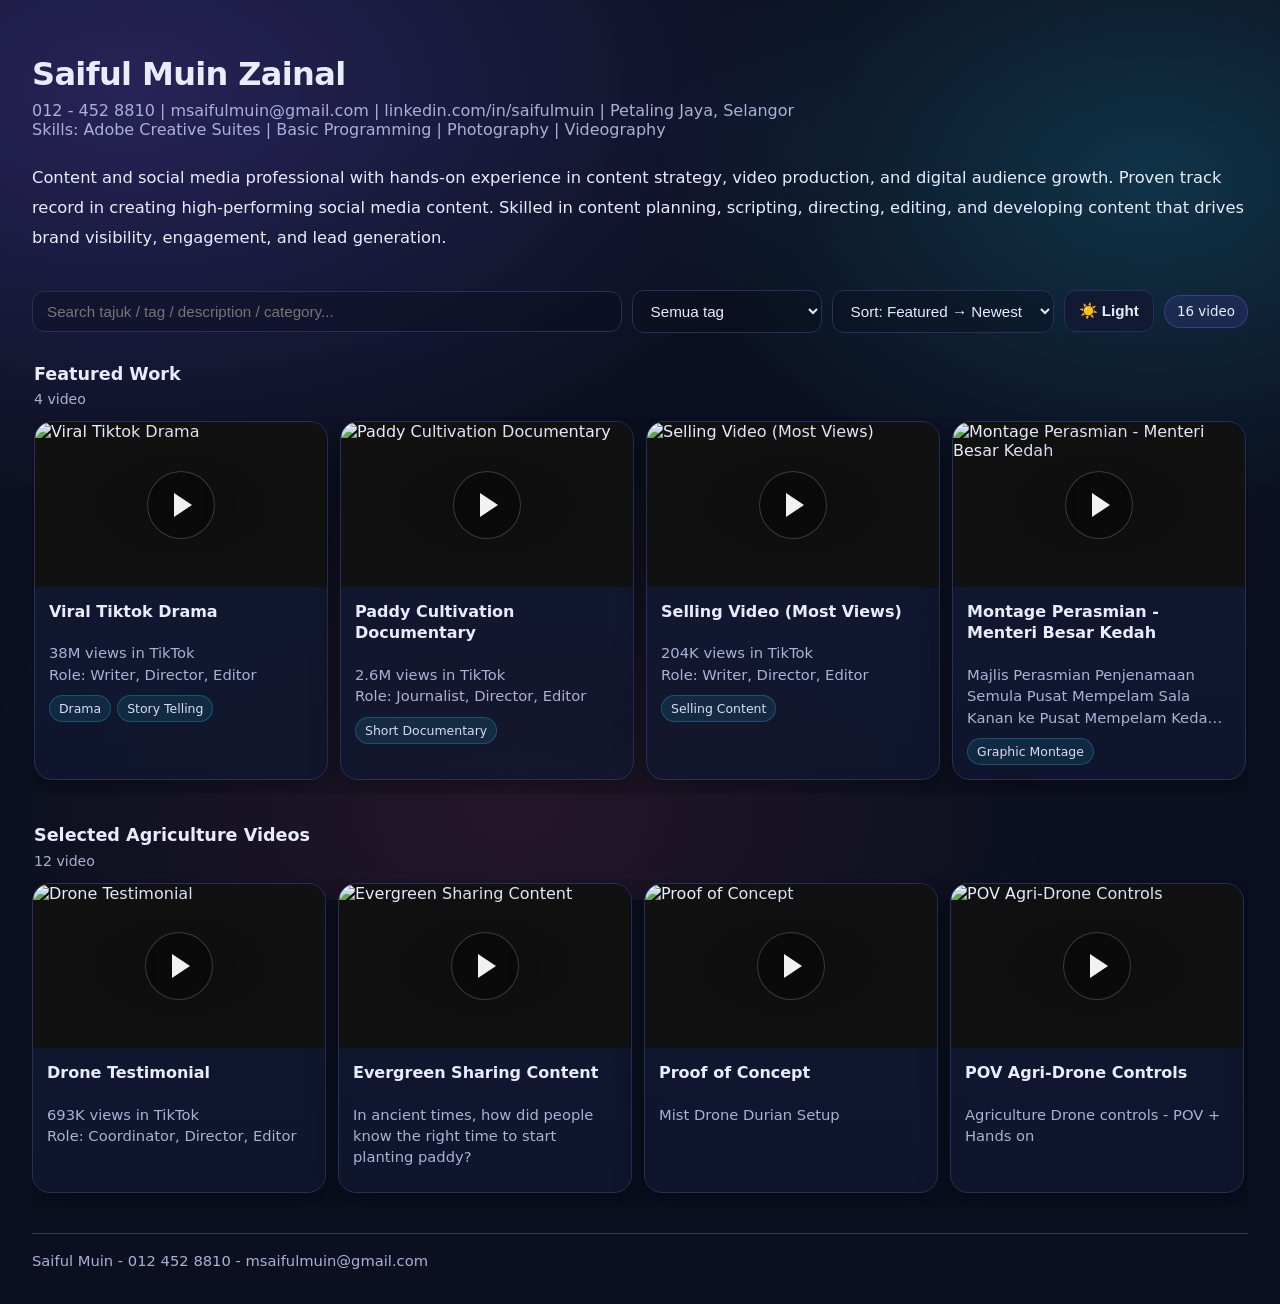
==== index.html @ 2f883ad9 "Update index.html" ====
<!doctype html>
<html lang="ms">
<head>
  <meta charset="utf-8" />
  <meta name="viewport" content="width=device-width, initial-scale=1" />
  <title>SM Works</title>
  <link rel="stylesheet" href="styles.css" />
</head>
<body>
  <div class="container">
    
    <header class="hero">
      <div class="hero-content">
        <div class="hgroup">
          <h1>Saiful Muin Zainal</h1>
          <p class="tagline">012 - 452 8810 | msaifulmuin@gmail.com | linkedin.com/in/saifulmuin | Petaling Jaya, Selangor<br>
          Skills: Adobe Creative Suites | Basic Programming | Photography | Videography</p>
          
        </div>
        <p class="intro">
          Content and social media professional with hands-on experience in content strategy, video production, and digital audience growth.
          Proven track record in creating high-performing social media content. Skilled in content planning, scripting, directing, editing, and developing content that drives brand visibility, engagement, and lead generation.
        </p>
      </div>
    </header>

    <div class="toolbar">
      <input id="search" class="input" placeholder="Search tajuk / tag / description / category..." />
      <select id="tagFilter" class="select">
        <option value="">All Tags</option>
      </select>
      <select id="sort" class="select">
        <option value="featured">Sort: Featured → Newest</option>
        <option value="newest">Sort: Newest</option>
        <option value="title">Sort: Title (A-Z)</option>
        <option value="priority">Sort: Priority (Admin)</option>
      </select>
      <button id="themeToggle" class="btn theme-btn" type="button" aria-label="Toggle theme">☀️ Light</button>
      <span id="count" class="badge">0 video</span>
    </div>

    <main id="sections" class="video-grid"></main>

    <footer class="notice">
      Saiful Muin - 012 452 8810 - msaifulmuin@gmail.com
    </footer>
  </div>

  <div id="modal" class="modal" aria-hidden="true">
    <div class="modal-card" role="dialog" aria-modal="true">
      <div class="modal-top">
        <p id="modalTitle" class="modal-title">Play</p>
        <button id="closeModal" class="close">Tutup (Esc)</button>
      </div>
      <div id="player" class="player"></div>
      <div class="modal-body">
        <p id="modalDesc" class="modal-desc"></p>
        <div id="modalLinks" class="links"></div>
      </div>
    </div>
  </div>

  <div id="toast" class="toast"></div>

  <script src="gallery.js"></script>
  <script>
    const themeToggle = document.getElementById("themeToggle");

    function setTheme(mode) {
      if (mode === "light") {
        document.body.classList.add("light");
        themeToggle.textContent = "🌙 Dark";
        localStorage.setItem("theme", "light");
      } else {
        document.body.classList.remove("light");
        themeToggle.textContent = "☀️ Light";
        localStorage.setItem("theme", "dark");
      }
    }

    themeToggle.addEventListener("click", () => {
      const isLight = document.body.classList.contains("light");
      setTheme(isLight ? "dark" : "light");
    });

    const savedTheme = localStorage.getItem("theme");
    if (savedTheme === "light" || savedTheme === "dark") {
      setTheme(savedTheme);
    } else {
      setTheme("dark");
    }
  </script>
</body>
</html>
---- styles.css ----
:root{
  --bg:#0b1020;
  --surface:#121a33;
  --surface-2:#0f1730;
  --card:#11182f;
  --text:#e9ecff;
  --muted:#aab1d6;
  --line:#263058;
  --accent:#7c5cff;
  --accent2:#27d3ff;
  --danger:#ff4d6d;
  --input-bg:rgba(10,14,28,.35);
  --badge-bg:rgba(124,92,255,.12);
  --badge-line:rgba(124,92,255,.35);
  --notice-border:rgba(255,255,255,.18);
  --overlay:rgba(0,0,0,.62);
  --modal-bg:rgba(10,14,28,.94);
  --shadow:0 10px 30px rgba(0,0,0,.35);
  --radius:18px;
  --font:ui-sans-serif, system-ui, -apple-system, Segoe UI, Roboto, Arial, "Noto Sans", "Apple Color Emoji", "Segoe UI Emoji";
}

body.light{
  --bg:#ffffff;
  --surface:#ffffff;
  --surface-2:#ffffff;
  --card:#ffffff;
  --text:#0f0f0f;
  --muted:#606060;
  --line:#e5e5e5;
  --accent:#ff0000;
  --accent2:#cc0000;
  --danger:#d93025;
  --input-bg:#f2f2f2;
  --badge-bg:#ffffff;
  --badge-line:#dadada;
  --notice-border:#e5e5e5;
  --overlay:rgba(15,15,15,.55);
  --modal-bg:#ffffff;
  --shadow:0 2px 10px rgba(0,0,0,.08);
}

*{box-sizing:border-box}
html,body{height:100%}
html{scroll-behavior:smooth}

body{
  margin:0;
  font-family:var(--font);
  background:
    radial-gradient(1200px 700px at 10% 10%, rgba(124,92,255,.25), transparent 60%),
    radial-gradient(900px 600px at 90% 20%, rgba(39,211,255,.18), transparent 55%),
    radial-gradient(900px 600px at 40% 90%, rgba(255,77,109,.10), transparent 60%),
    var(--bg);
  background-attachment:fixed;
  color:var(--text);
  transition:background .25s ease,color .25s ease,border-color .25s ease,box-shadow .25s ease;
}

body:not(.light){
  background-attachment:fixed;
  background-size:cover;
}

body.light{
  background:#ffffff;
}

a{
  color:inherit;
  text-decoration:none;
}

.container{
  max-width:1440px;
  margin:0 auto;
  padding:0 2rem 2rem;
}

.hero{
  padding:56px 0 20px;
}

.hero-content{
  width:100%;
  max-width:none;
  margin:0;
  padding:0;
}

.hgroup h1{
  margin:0;
  font-size:2rem;
  line-height:1.15;
  letter-spacing:-0.02em;
}

.tagline{
  margin:8px 0 0;
  color:var(--muted);
  font-size:1rem;
}

.intro{
  width:100%;
  max-width:none;
  margin-top:24px;
  line-height:1.85;
  font-size:1.02rem;
  color:var(--text);
  text-align:left;
}

.toolbar{
  width:100%;
  max-width:none;
  margin:0 0 26px;
  display:flex;
  gap:10px;
  flex-wrap:wrap;
  align-items:center;
}

.input, .select, .btn{
  border:1px solid var(--line);
  background:var(--input-bg);
  color:var(--text);
  border-radius:12px;
  padding:11px 14px;
  font-size:.95rem;
  outline:none;
  transition:border-color .2s ease, background .2s ease, color .2s ease, box-shadow .2s ease, transform .15s ease, opacity .18s ease;
}

.input:focus, .select:focus, .btn:focus{
  border-color:var(--accent);
  box-shadow:0 0 0 3px rgba(255,0,0,.08);
}

body:not(.light) .input:focus,
body:not(.light) .select:focus,
body:not(.light) .btn:focus{
  box-shadow:0 0 0 3px rgba(124,92,255,.18);
}

.input{
  flex:1 1 260px;
  min-width:240px;
}

.select{
  min-width:190px;
  appearance:auto;
}

.btn{
  cursor:pointer;
  background:var(--surface);
}

.btn:hover{
  transform:translateY(-1px);
  border-color:var(--accent);
}

.theme-btn{
  font-weight:600;
  white-space:nowrap;
}

body.light .theme-btn{
  background:#ffffff;
}

.badge{
  display:inline-flex;
  align-items:center;
  gap:6px;
  padding:8px 12px;
  border-radius:999px;
  border:1px solid var(--badge-line);
  background:var(--badge-bg);
  color:var(--text);
  font-size:.84rem;
}

.notice{
  width:100%;
  max-width:none;
  margin:26px 0 0;
  border-top:1px solid var(--notice-border);
  padding:16px 0 0;
  color:var(--muted);
  font-size:.92rem;
  line-height:1.5;
}

.section{
  width:100%;
  max-width:none;
  margin:0 0 26px;
  position:relative;
}

.section-head{
  display:flex;
  align-items:flex-end;
  justify-content:space-between;
  gap:12px;
  flex-wrap:wrap;
  padding:4px 2px 10px;
}

.section-title{
  margin:0;
  font-size:1.1rem;
  line-height:1.3;
}

.section-sub{
  margin:6px 0 0;
  color:var(--muted);
  font-size:.88rem;
}

.row-shell{
  position:relative;
}

.row-scroller{
  display:flex;
  gap:12px;
  overflow-x:auto;
  overflow-y:hidden;
  scroll-snap-type:x mandatory;
  padding:4px 2px 14px;
  scroll-behavior:smooth;
  scrollbar-width:thin;
}

.row-scroller::-webkit-scrollbar{height:8px}
.row-scroller::-webkit-scrollbar-thumb{
  background:rgba(0,0,0,.15);
  border-radius:999px;
}
.row-scroller::-webkit-scrollbar-track{
  background:transparent;
}

.scroll-btn{
  position:absolute;
  top:50%;
  transform:translateY(-50%);
  width:48px;
  height:48px;
  border-radius:999px;
  border:1px solid rgba(255,255,255,.14);
  background:rgba(14,37,192,.88);  
  color:#fff;
  display:flex;
  align-items:center;
  justify-content:center;
  box-shadow:var(--shadow);
  cursor:pointer;
  z-index:3;
  opacity:0;
  pointer-events:none;
  transition:opacity .18s ease, transform .18s ease, background .18s ease, border-color .18s ease;
}

.scroll-btn svg{
  width:20px;
  height:20px;
}

.scroll-btn.prev{left:10px}
.scroll-btn.next{right:10px}

.section.has-scroll:hover .scroll-btn:not(.is-hidden),
.section.has-scroll:focus-within .scroll-btn:not(.is-hidden){
  opacity:1;
  pointer-events:auto;
}

.scroll-btn:hover{
  transform:translateY(-50%) scale(1.05);
  background:rgba(69,110,255,.98);
}

.scroll-btn.is-hidden{
  opacity:0 !important;
  pointer-events:none !important;
}

body.light .scroll-btn{
  background:rgba(255,255,255,.96);
  color:#111;
  border-color:#dfdfdf;
  box-shadow:0 8px 20px rgba(0,0,0,.12);
}

body.light .scroll-btn:hover{
  background:#fff;
}

.card{
  flex:0 0 calc((100% - 36px) / 4);
  min-width:260px;
  max-width:320px;
  min-height:270px;
  scroll-snap-align:start;
  border:1px solid var(--line);
  border-radius:18px;
  overflow:hidden;
  background:linear-gradient(180deg, rgba(18,26,51,.9), rgba(15,23,48,.72));
  box-shadow:var(--shadow);
  display:flex;
  flex-direction:column;
  transition:transform .18s ease, box-shadow .18s ease, border-color .18s ease, background .25s ease;
}

body.light .card{
  background:#ffffff;
}

.card:hover{
  transform:translateY(-3px);
}

body.light .card:hover{
  box-shadow:0 8px 24px rgba(0,0,0,.12);
  border-color:#dcdcdc;
}

.thumb{
  position:relative;
  aspect-ratio:16/9;
  background:#111;
}

.thumb img{
  width:100%;
  height:100%;
  object-fit:cover;
  display:block;
}

.play{
  position:absolute;
  inset:0;
  display:flex;
  align-items:center;
  justify-content:center;
  background:radial-gradient(ellipse at center, rgba(0,0,0,.22), rgba(0,0,0,.06) 60%, transparent 75%);
}

.play .triangle{
  width:68px;
  height:68px;
  border-radius:999px;
  background:rgba(0,0,0,.28);
  border:1px solid rgba(255,255,255,.2);
  display:flex;
  align-items:center;
  justify-content:center;
  backdrop-filter:blur(6px);
}

body.light .play .triangle{
  background:#ff0000;
  border-color:#ff0000;
  box-shadow:0 10px 22px rgba(255,0,0,.28);
}

.play .triangle:before{
  content:"";
  display:block;
  width:0;
  height:0;
  border-left:18px solid rgba(255,255,255,.95);
  border-top:12px solid transparent;
  border-bottom:12px solid transparent;
  margin-left:4px;
}

.body{
  padding:14px;
  display:flex;
  flex-direction:column;
  gap:10px;
}

.title{
  font-size:1rem;
  margin:0;
  line-height:1.35;
  font-weight:700;
}

.meta{
  display:flex;
  gap:8px;
  flex-wrap:wrap;
  color:var(--muted);
  font-size:.84rem;
}

.desc{
  margin:0;
  color:var(--muted);
  font-size:.92rem;
  line-height:1.45;
  white-space:pre-line;
  display:-webkit-box;
  -webkit-line-clamp:3;
  -webkit-box-orient:vertical;
  overflow:hidden;
}

.tags{
  display:flex;
  gap:6px;
  flex-wrap:wrap;
}

.tag{
  font-size:.78rem;
  color:rgba(233,236,255,.92);
  padding:5px 9px;
  border-radius:999px;
  border:1px solid rgba(39,211,255,.25);
  background:rgba(39,211,255,.10);
}

body.light .tag{
  color:#0f0f0f;
  border:1px solid #e5e5e5;
  background:#f2f2f2;
}

.footer{
  margin-top:auto;
  padding:12px 14px 14px;
  display:flex;
  gap:10px;
  align-items:center;
  justify-content:space-between;
  border-top:1px solid rgba(38,48,88,.8);
}

body.light .footer{
  border-top:1px solid #ededed;
}

.small{
  font-size:.82rem;
  color:var(--muted);
}

.modal{
  position:fixed;
  inset:0;
  display:none;
  align-items:center;
  justify-content:center;
  background:var(--overlay);
  padding:22px;
}

.modal.open{display:flex}

.modal-card{
  width:min(1100px, 100%);
  border-radius:22px;
  background:var(--modal-bg);
  border:1px solid rgba(255,255,255,.14);
  box-shadow:0 25px 80px rgba(0,0,0,.55);
  overflow:hidden;
}

body.light .modal-card{
  border:1px solid #e5e5e5;
  box-shadow:0 18px 48px rgba(0,0,0,.18);
}

.modal-top{
  display:flex;
  align-items:center;
  justify-content:space-between;
  gap:10px;
  padding:12px 14px;
  border-bottom:1px solid rgba(255,255,255,.10);
}

body.light .modal-top{
  border-bottom:1px solid #eaeaea;
}

.modal-title{
  font-size:.95rem;
  color:var(--text);
  margin:0;
  max-width:85%;
  white-space:nowrap;
  overflow:hidden;
  text-overflow:ellipsis;
}

.close{
  cursor:pointer;
  border-radius:12px;
  border:1px solid rgba(255,255,255,.14);
  background:rgba(255,255,255,.06);
  color:var(--text);
  padding:8px 10px;
}

body.light .close{
  border:1px solid #dddddd;
  background:#f8f8f8;
}

.player{
  aspect-ratio:16/9;
  width:100%;
  background:#000;
}

.player iframe{
  width:100%;
  height:100%;
  border:0;
  display:block;
}

.modal-body{padding:14px}

.modal-desc{
  margin:0;
  color:var(--muted);
  font-size:.95rem;
  line-height:1.5;
  white-space:pre-wrap;
}

.links{
  margin-top:10px;
  display:flex;
  gap:10px;
  flex-wrap:wrap;
}

.link{
  display:inline-flex;
  gap:8px;
  align-items:center;
  padding:9px 12px;
  border-radius:14px;
  border:1px solid rgba(39,211,255,.22);
  background:rgba(39,211,255,.08);
  text-decoration:none;
}

body.light .link{
  border:1px solid #e5e5e5;
  background:#f8f8f8;
  color:#0f0f0f;
}

.link:hover{
  border-color:var(--accent);
}

.toast{
  position:fixed;
  right:18px;
  bottom:18px;
  padding:10px 12px;
  border-radius:14px;
  background:rgba(16,24,56,.92);
  border:1px solid rgba(255,255,255,.12);
  color:var(--text);
  box-shadow:var(--shadow);
  display:none;
}

body.light .toast{
  background:#111111;
  color:#ffffff;
  border:1px solid #222222;
}

.toast.show{display:block}

.table{
  margin-top:14px;
  border:1px solid var(--line);
  border-radius:var(--radius);
  overflow:hidden;
  background:rgba(18,26,51,.55);
}

body.light .table{
  background:#ffffff;
}

.table header{
  padding:12px 14px;
  border-bottom:1px solid rgba(38,48,88,.8);
  display:flex;
  justify-content:space-between;
  gap:10px;
  align-items:center;
  flex-wrap:wrap;
}

body.light .table header{
  border-bottom:1px solid #ededed;
}

.table h2{
  margin:0;
  font-size:1rem;
}

.rows{display:flex;flex-direction:column}

.row{
  display:grid;
  grid-template-columns:1.2fr 1fr 1fr auto;
  gap:10px;
  align-items:center;
  padding:10px 14px;
  border-top:1px solid rgba(38,48,88,.55);
}

body.light .row{
  border-top:1px solid #f0f0f0;
}

.row:first-child{border-top:0}
.pill{font-size:.8rem;color:var(--muted)}
.row-actions{display:flex;gap:8px;justify-content:flex-end}

.form{
  margin-top:14px;
  border:1px solid var(--line);
  border-radius:var(--radius);
  background:rgba(18,26,51,.55);
  overflow:hidden;
}

body.light .form{background:#ffffff}

.form header{
  padding:12px 14px;
  border-bottom:1px solid rgba(38,48,88,.8);
  display:flex;
  justify-content:space-between;
  gap:10px;
  align-items:center;
  flex-wrap:wrap;
}

body.light .form header{border-bottom:1px solid #ededed}
.form h2{margin:0;font-size:1rem}
.form .content{padding:14px;display:grid;gap:12px;grid-template-columns:repeat(12, 1fr)}
.field{grid-column:span 6;display:flex;flex-direction:column;gap:6px}
.field.full{grid-column:span 12}
.label{font-size:.86rem;color:var(--muted)}
textarea.input{min-height:110px;resize:vertical}
.help{font-size:.82rem;color:rgba(170,177,214,.9);line-height:1.35}
body.light .help{color:#707070}
hr.sep{border:0;border-top:1px solid rgba(38,48,88,.8);margin:14px 0}
body.light hr.sep{border-top:1px solid #ededed}

@media (max-width: 1200px){
  .card{
    flex-basis:calc((100% - 24px) / 3);
  }
}

@media (max-width: 900px){
  .row{grid-template-columns:1.2fr 1fr auto}
  .row .hide-md{display:none}
  .card{
    flex-basis:calc((100% - 12px) / 2);
    min-width:240px;
  }
}

@media (max-width: 640px){
  .container{padding:0 1rem 1.5rem}
  .card{
    flex-basis:82vw;
    min-width:82vw;
    max-width:none;
  }
  .input{min-width:100%}
  .row{grid-template-columns:1fr auto}
  .row .hide-sm{display:none}
  .scroll-btn{display:none}
}
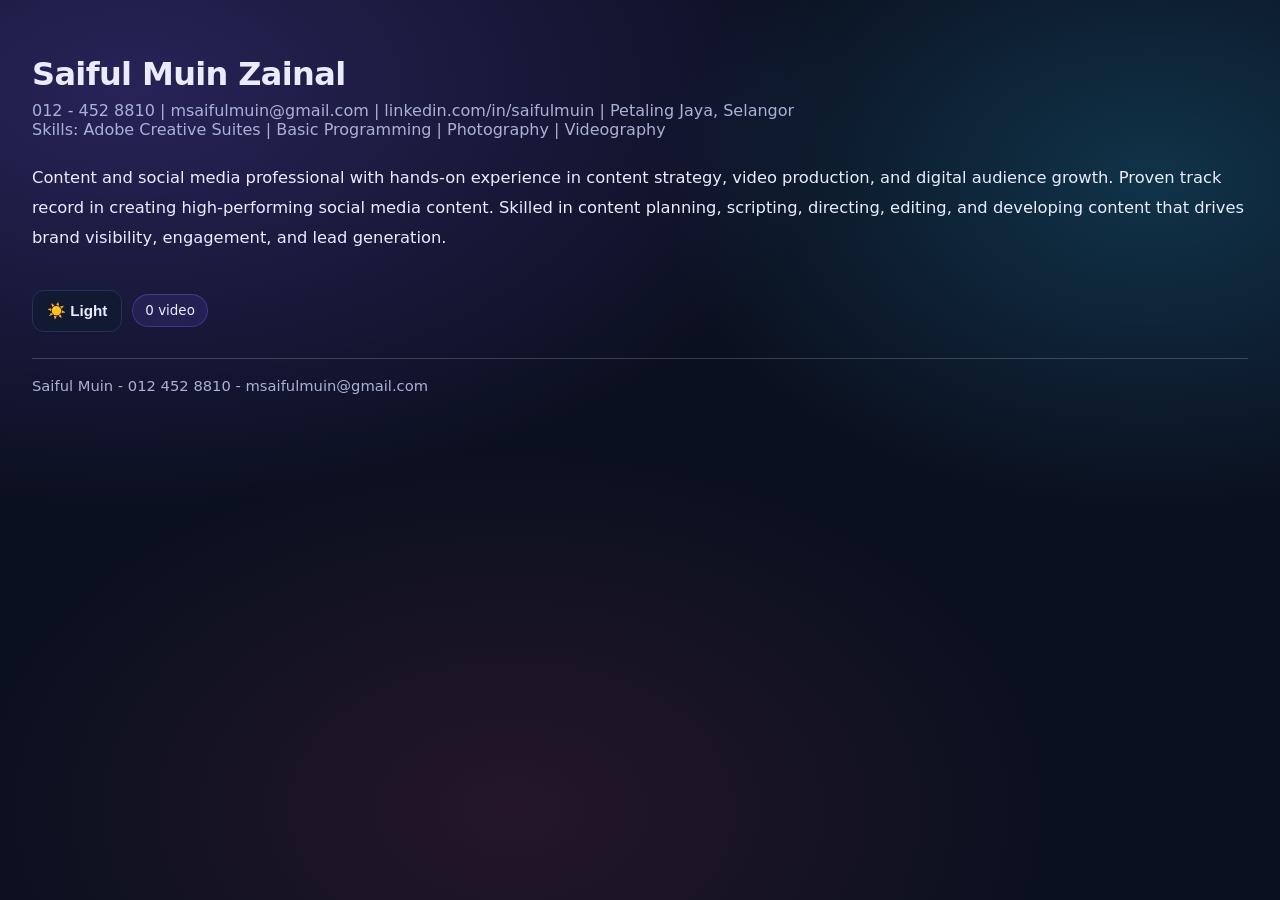
==== commit 495a780a: "Update index.html" ====
--- a/index.html
+++ b/index.html
@@ -25,7 +25,7 @@
     </header>
 
     <div class="toolbar">
-      <input id="search" class="input" placeholder="Search tajuk / tag / description / category..." />
+      <!--<input id="search" class="input" placeholder="Search tajuk / tag / description / category..." />
       <select id="tagFilter" class="select">
         <option value="">All Tags</option>
       </select>
@@ -34,7 +34,7 @@
         <option value="newest">Sort: Newest</option>
         <option value="title">Sort: Title (A-Z)</option>
         <option value="priority">Sort: Priority (Admin)</option>
-      </select>
+      </select>-->
       <button id="themeToggle" class="btn theme-btn" type="button" aria-label="Toggle theme">☀️ Light</button>
       <span id="count" class="badge">0 video</span>
     </div>
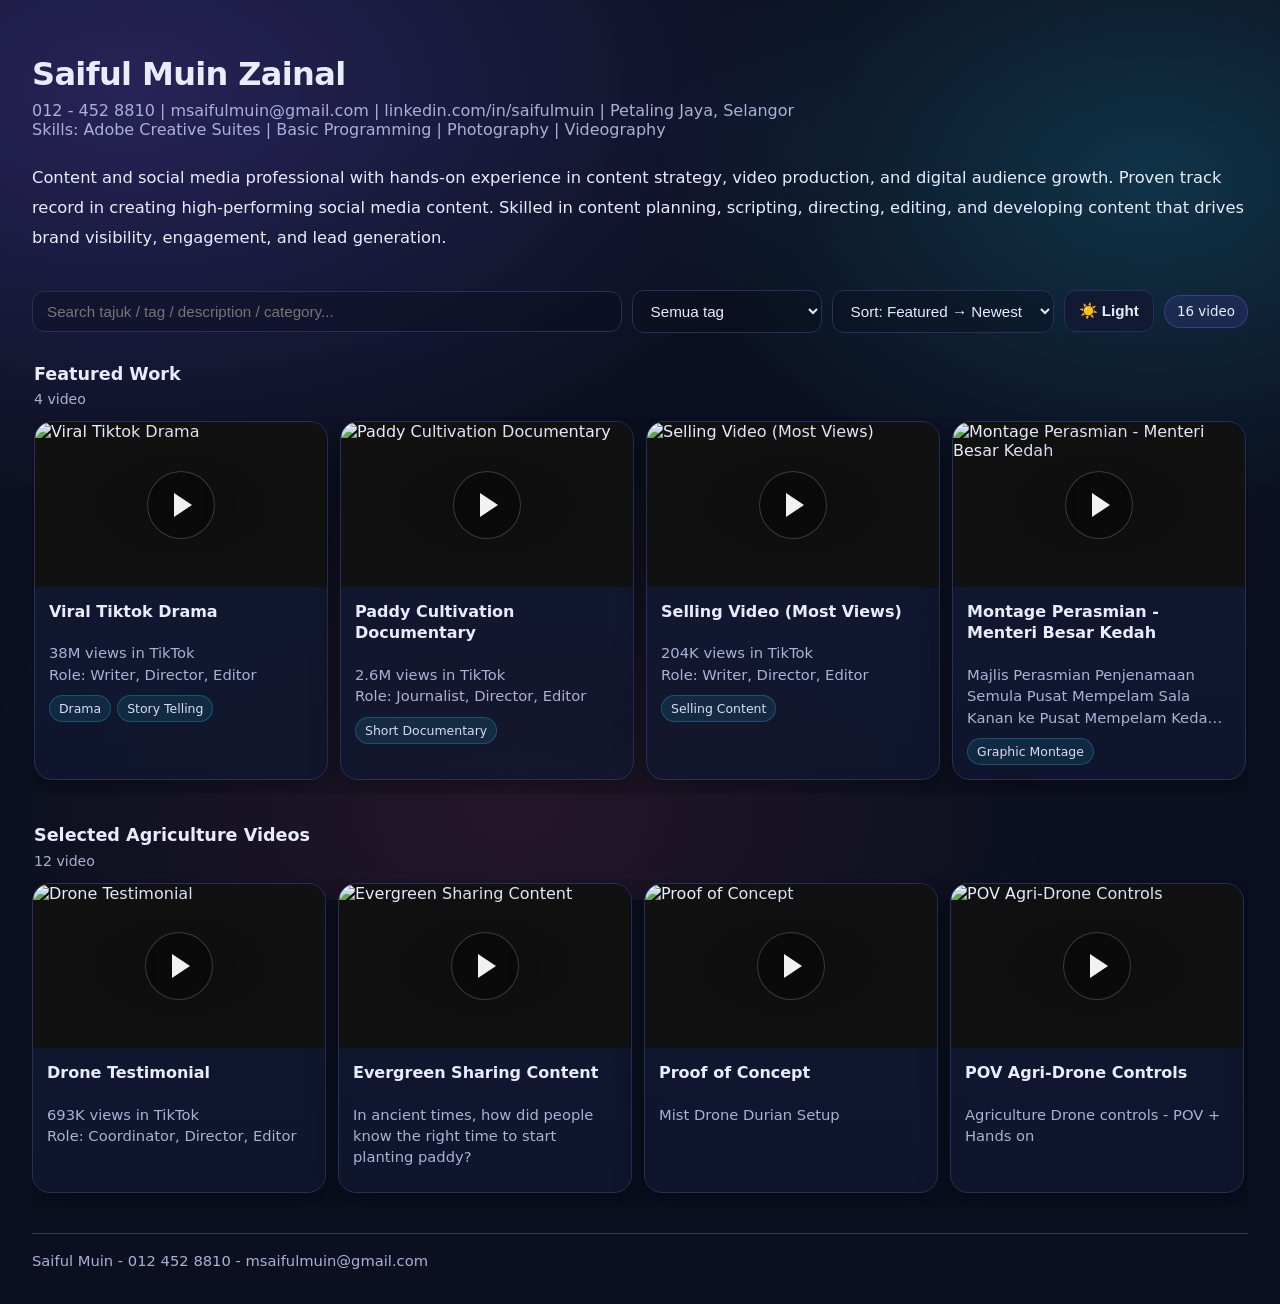
==== commit c3ef7638: "Update index.html" ====
--- a/index.html
+++ b/index.html
@@ -25,7 +25,7 @@
     </header>
 
     <div class="toolbar">
-      <!--<input id="search" class="input" placeholder="Search tajuk / tag / description / category..." />
+     <input id="search" class="input" placeholder="Search tajuk / tag / description / category..." />
       <select id="tagFilter" class="select">
         <option value="">All Tags</option>
       </select>
@@ -34,7 +34,7 @@
         <option value="newest">Sort: Newest</option>
         <option value="title">Sort: Title (A-Z)</option>
         <option value="priority">Sort: Priority (Admin)</option>
-      </select>-->
+      </select>
       <button id="themeToggle" class="btn theme-btn" type="button" aria-label="Toggle theme">☀️ Light</button>
       <span id="count" class="badge">0 video</span>
     </div>
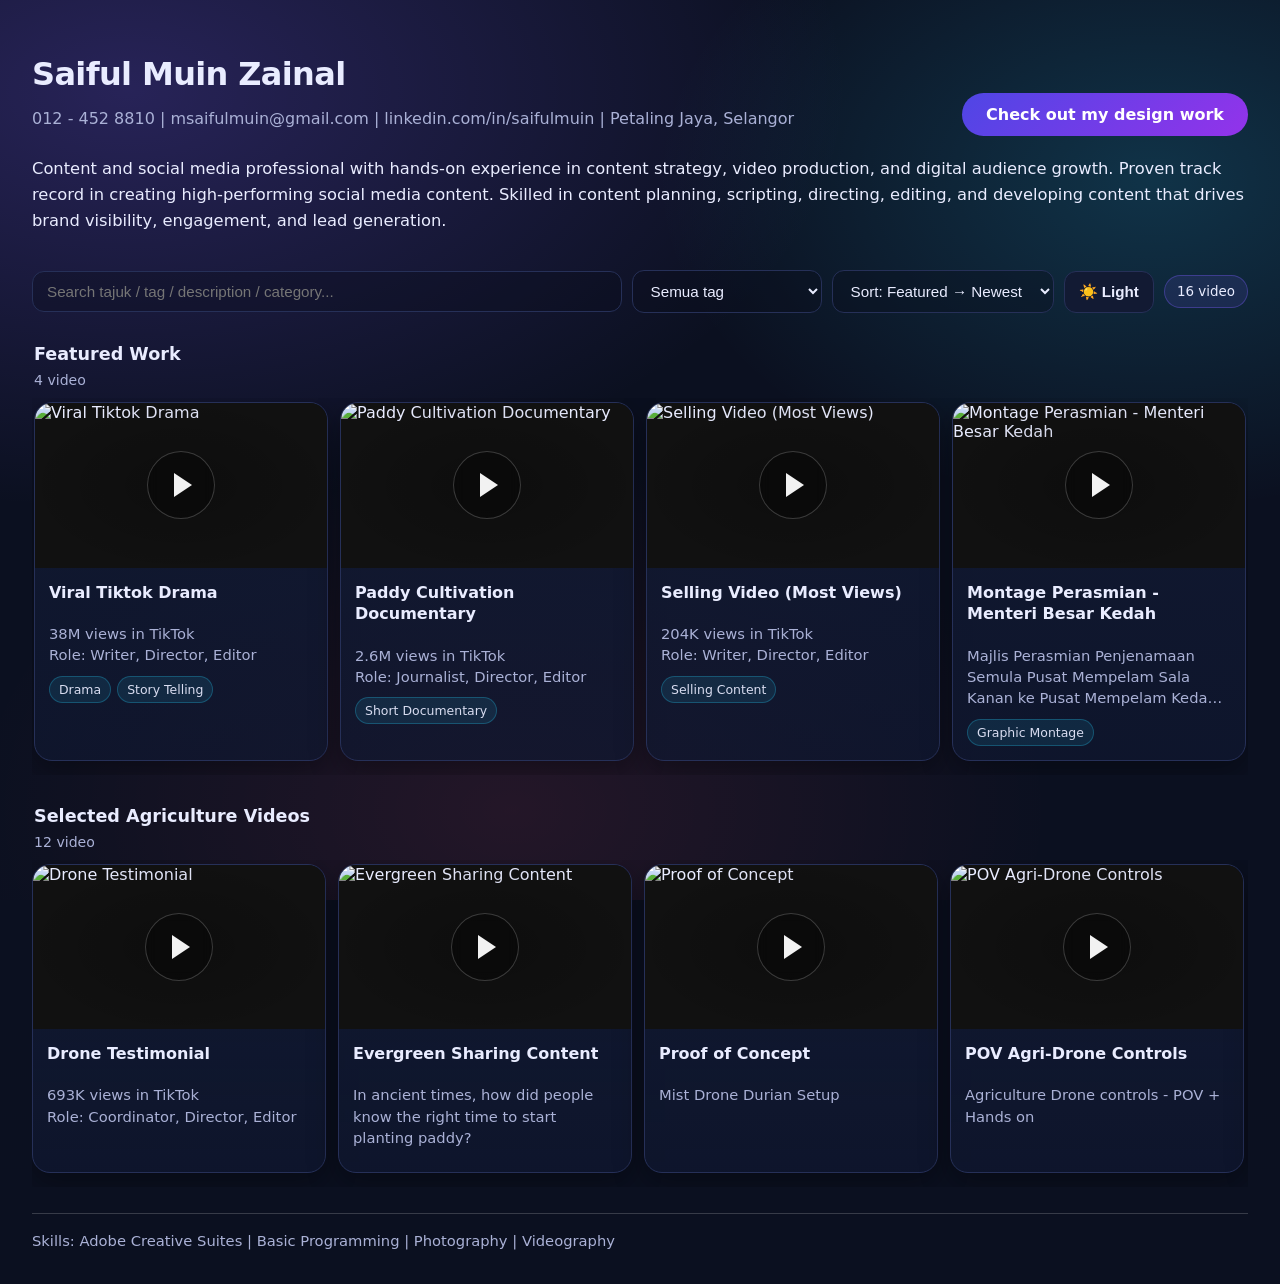
==== commit 766ce027: "Update index.html" ====
--- a/index.html
+++ b/index.html
@@ -3,7 +3,7 @@
 <head>
   <meta charset="utf-8" />
   <meta name="viewport" content="width=device-width, initial-scale=1" />
-  <title>SM Works</title>
+  <title>Video Portfolio S. Muin</title>
   <link rel="stylesheet" href="styles.css" />
 </head>
 <body>
@@ -13,18 +13,105 @@
       <div class="hero-content">
         <div class="hgroup">
           <h1>Saiful Muin Zainal</h1>
-          <p class="tagline">012 - 452 8810 | msaifulmuin@gmail.com | linkedin.com/in/saifulmuin | Petaling Jaya, Selangor<br>
-          Skills: Adobe Creative Suites | Basic Programming | Photography | Videography</p>
-          
+      
+          <div class="wrapper">
+            <!-- LEFT BOX -->
+            <div class="box">
+              
+              <p class="tagline">
+                012 - 452 8810 | msaifulmuin@gmail.com | linkedin.com/in/saifulmuin | Petaling Jaya, Selangor<br>
+                
+              </p>
+            </div>
+      
+            <!-- RIGHT BOX -->
+            <div class="box btn-box">
+              <a href="https://saifulmuin.github.io/work-artwork-gallery/" 
+                 target="_blank" 
+                 class="portfolio-btn">
+                Check out my design work
+              </a>
+            </div>
+          </div>
         </div>
+      
         <p class="intro">
           Content and social media professional with hands-on experience in content strategy, video production, and digital audience growth.
           Proven track record in creating high-performing social media content. Skilled in content planning, scripting, directing, editing, and developing content that drives brand visibility, engagement, and lead generation.
-        </p>
+          </p>
       </div>
+      
+      <style>
+      /* LAYOUT */
+      .wrapper {
+  display: flex;
+  gap: 20px;
+  flex-wrap: wrap;
+  align-items: center; /* vertical alignment */
+  justify-content: space-between; /* push left & right apart */
+}
+      
+      .box {
+        flex: 0 0 auto; /* fit content width only */
+        padding: 0px;
+        color: white;
+        border-radius: 10px;
+      }
+      
+      /* BUTTON ALIGNMENT (RIGHT SIDE ON DESKTOP) */
+      .btn-box {
+        display: flex;
+        justify-content: flex-end;
+        align-items: center;
+      }
+      
+      /* BUTTON STYLE */
+      .portfolio-btn {
+        display: inline-block;
+        padding: 12px 24px;
+        font-size: 16px;
+        font-weight: 600;
+        color: #fff;
+        background: linear-gradient(135deg, #4f46e5, #9333ea);
+        border-radius: 999px;
+        text-decoration: none;
+        transition: all 0.3s ease;
+      }
+      
+      .portfolio-btn:hover {
+        transform: translateY(-2px);
+        box-shadow: 0 8px 20px rgba(0,0,0,0.2);
+      }
+      
+      /* MOBILE RESPONSIVE */
+      @media (max-width: 600px) {
+        .wrapper {
+          flex-direction: column; /* stack */
+        }
+      
+        .btn-box {
+          justify-content: center; /* center button */
+        }
+      
+        .portfolio-btn {
+          width: 100%;
+          text-align: center;
+        }
+      }
+      
+      /* OPTIONAL TEXT STYLE */
+      .intro {
+        margin-top: 20px;
+        line-height: 1.6;
+      }
+      </style>
+  
+    
     </header>
 
+
     <div class="toolbar">
+      
      <input id="search" class="input" placeholder="Search tajuk / tag / description / category..." />
       <select id="tagFilter" class="select">
         <option value="">All Tags</option>
@@ -42,7 +129,7 @@
     <main id="sections" class="video-grid"></main>
 
     <footer class="notice">
-      Saiful Muin - 012 452 8810 - msaifulmuin@gmail.com
+      Skills: Adobe Creative Suites | Basic Programming | Photography | Videography
     </footer>
   </div>
 
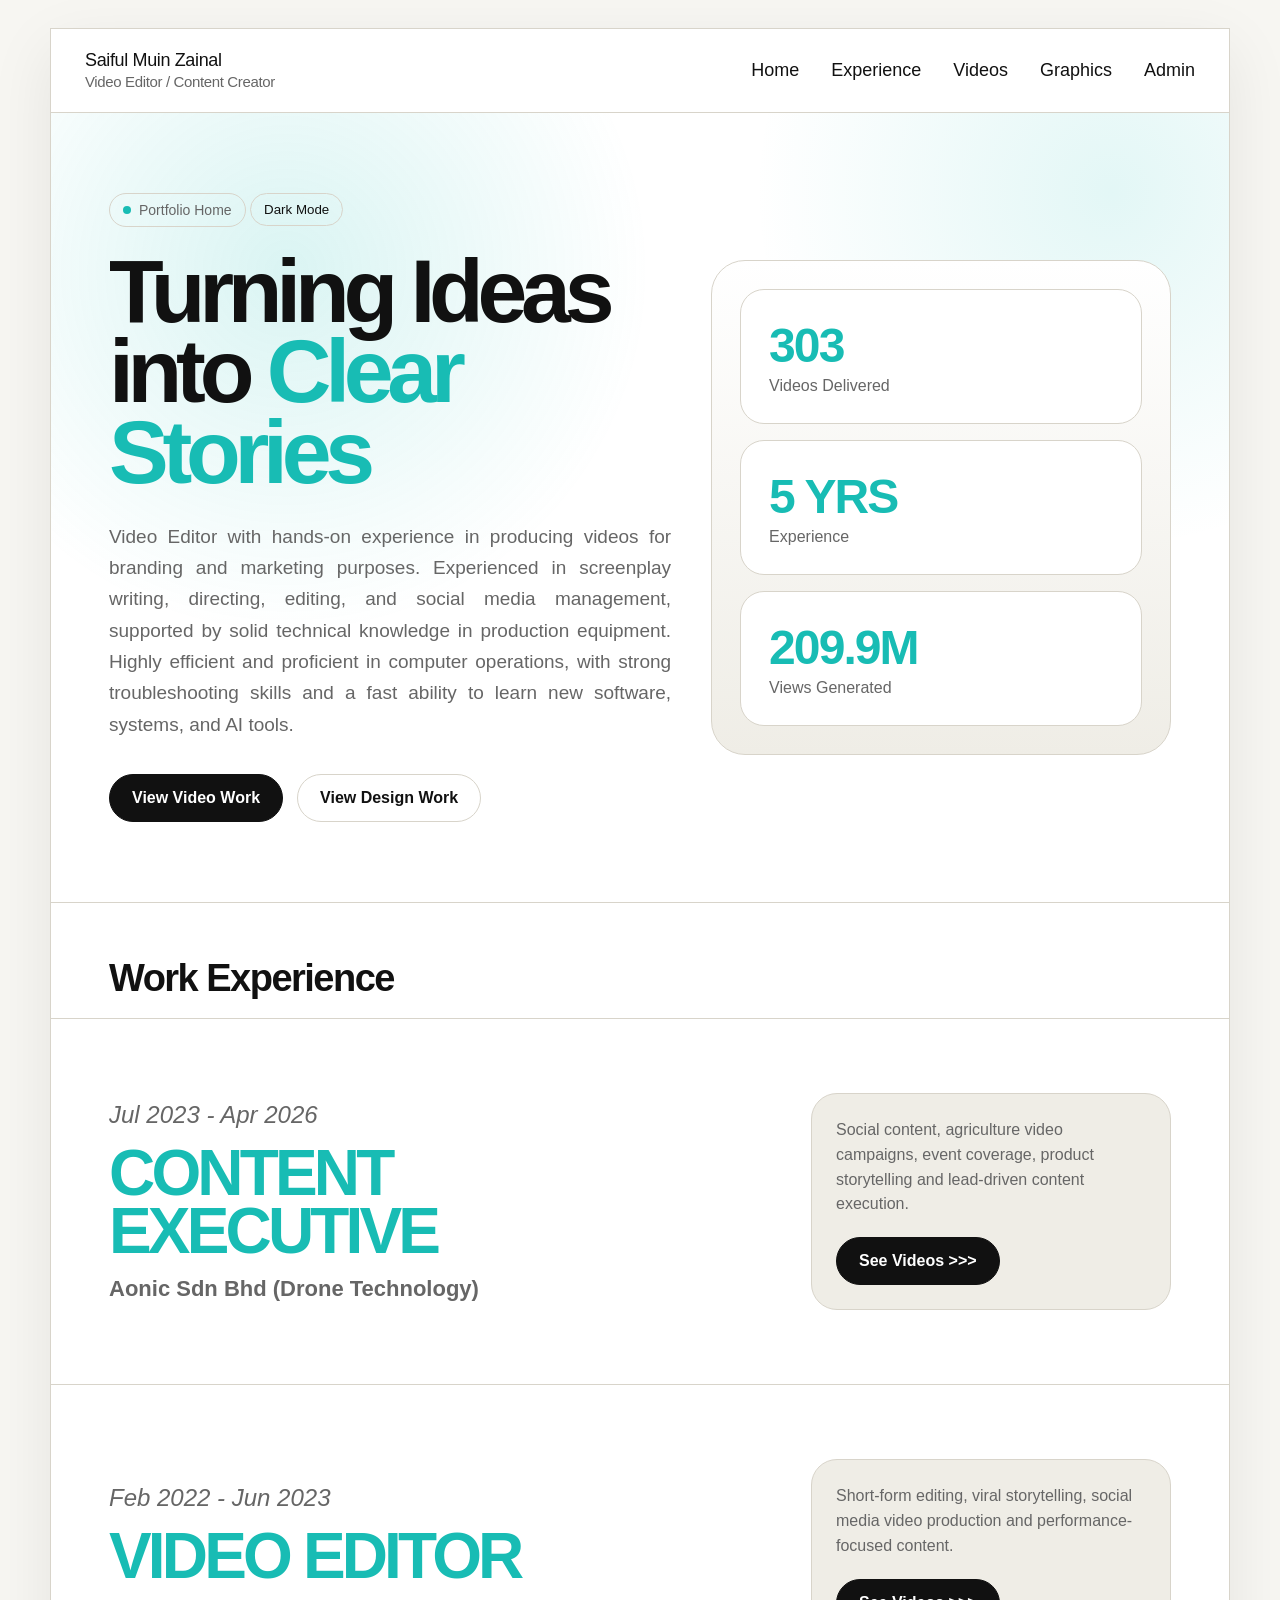
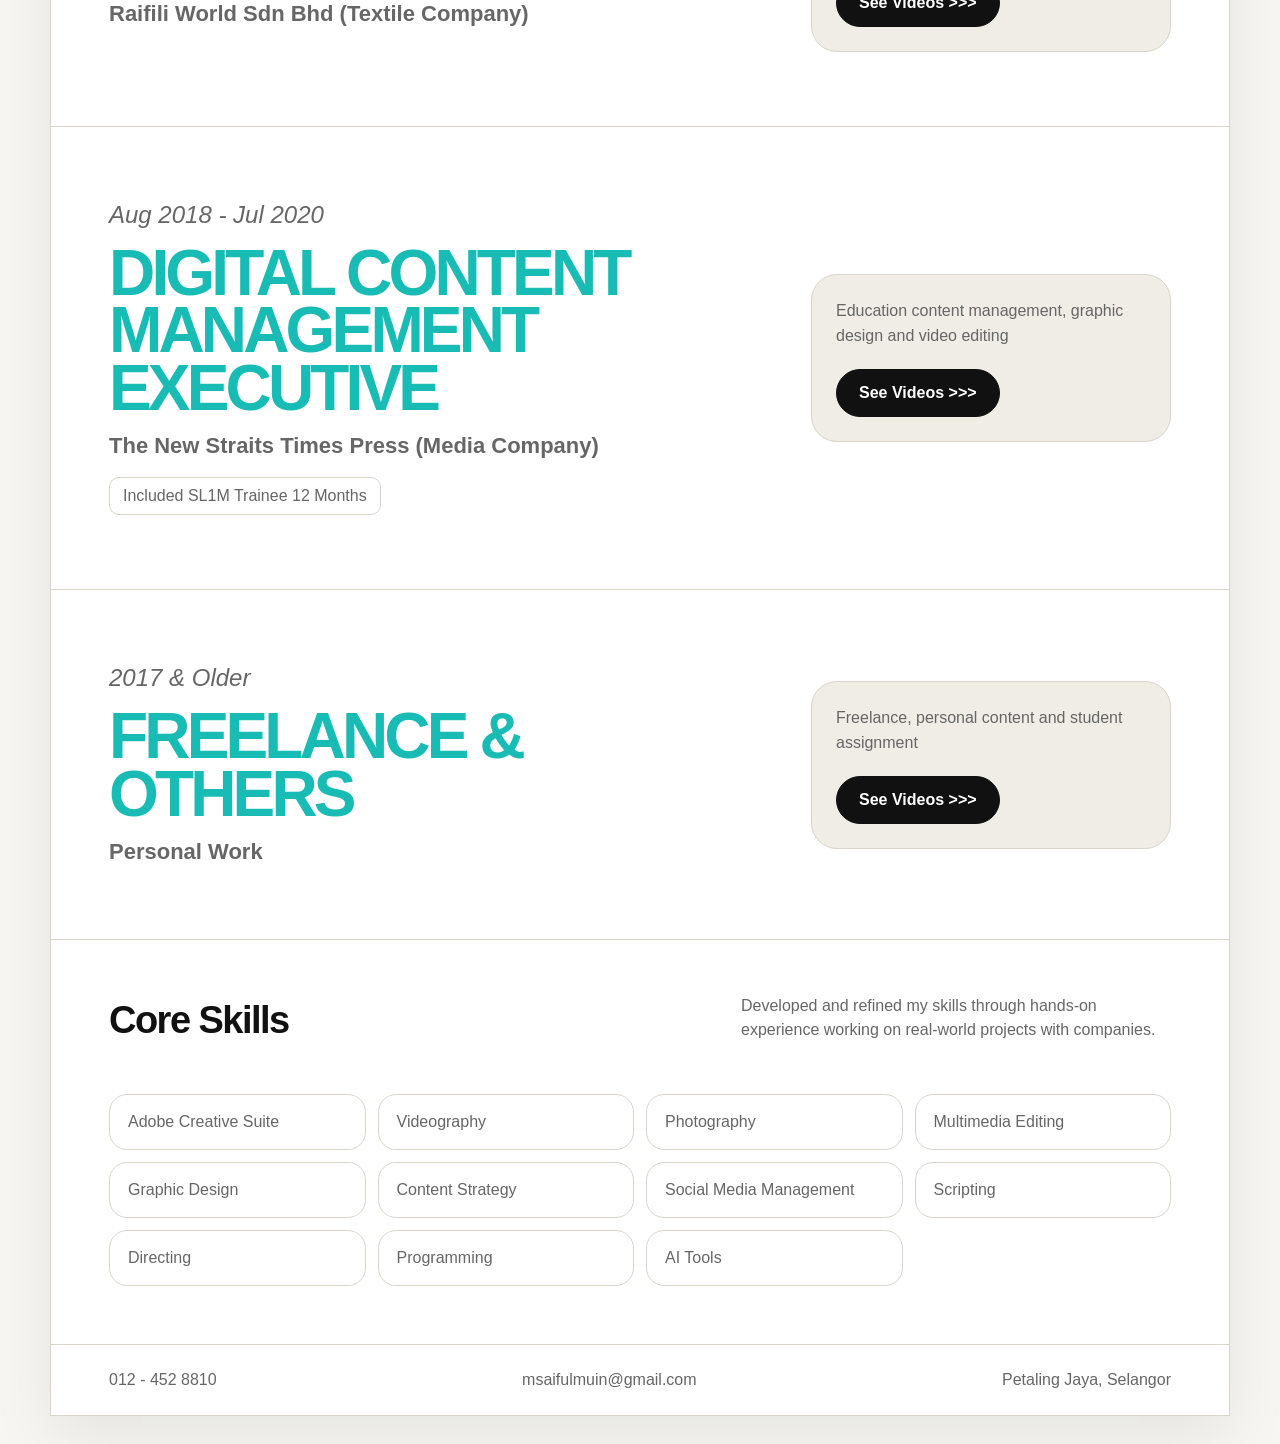
==== commit 655c3a96: "Add files via upload" ====
--- a/index.html
+++ b/index.html
@@ -1,181 +1,436 @@
-<!doctype html>
-<html lang="ms">
+<!DOCTYPE html>
+<html lang="en">
 <head>
-  <meta charset="utf-8" />
-  <meta name="viewport" content="width=device-width, initial-scale=1" />
-  <title>Video Portfolio S. Muin</title>
-  <link rel="stylesheet" href="styles.css" />
+<meta charset="UTF-8" />
+<meta name="viewport" content="width=device-width, initial-scale=1.0" />
+<title>Saiful Muin Zainal | Video Portfolio</title>
+<style>
+:root{
+  --bg:#f7f6f2;
+  --ink:#111111;
+  --muted:#666666;
+  --line:#d8d4ca;
+  --accent:#18bcb4;
+  --accent-dark:#0f8f89;
+  --card:#ffffff;
+  --soft:#efede6;
+  --shadow:0 20px 60px rgba(0,0,0,.08);
+}
+
+.dark{
+  --bg:#080b12;
+  --ink:#f3f4f6;
+  --muted:#9ca3af;
+  --line:#202838;
+  --accent:#35d8cf;
+  --accent-dark:#19aaa2;
+  --card:#0f1522;
+  --soft:#111827;
+  --shadow:0 20px 70px rgba(0,0,0,.35);
+}
+
+*{margin:0;padding:0;box-sizing:border-box}
+html{scroll-behavior:smooth}
+body{
+  font-family:Inter, Arial, Helvetica, sans-serif;
+  background:var(--bg);
+  color:var(--ink);
+  transition:.25s ease;
+}
+
+a{color:inherit;text-decoration:none}
+
+.page{
+  width:min(1180px, calc(100% - 40px));
+  margin:28px auto;
+  border:1px solid var(--line);
+  background:var(--card);
+  box-shadow:var(--shadow);
+}
+
+.nav{
+  position:sticky;
+  top:0;
+  z-index:99;
+  display:flex;
+  align-items:center;
+  justify-content:space-between;
+  gap:24px;
+  padding:22px 34px;
+  border-bottom:1px solid var(--line);
+  background:rgba(255,255,255,.86);
+  backdrop-filter:blur(18px);
+}
+.dark .nav{background:rgba(15,21,34,.82)}
+
+.brand{
+  font-size:18px;
+  line-height:1.05;
+  letter-spacing:-.02em;
+}
+.brand span{display:block;color:var(--muted);font-size:15px;margin-top:4px}
+
+.menu{
+  display:flex;
+  align-items:center;
+  gap:32px;
+  list-style:none;
+  font-size:18px;
+}
+.menu a{position:relative}
+.menu a:after{
+  content:"";
+  position:absolute;
+  left:0;
+  bottom:-8px;
+  width:0;
+  height:2px;
+  background:var(--accent);
+  transition:.25s ease;
+}
+.menu a:hover:after{width:100%}
+
+.theme{
+  border:1px solid var(--line);
+  background:transparent;
+  color:var(--ink);
+  padding:8px 13px;
+  border-radius:999px;
+  cursor:pointer;
+}
+
+.hero{
+  min-height:560px;
+  display:grid;
+  grid-template-columns:1.1fr .9fr;
+  gap:40px;
+  align-items:center;
+  padding:80px 58px;
+  border-bottom:1px solid var(--line);
+  background:
+    radial-gradient(circle at 20% 20%, rgba(24,188,180,.16), transparent 32%),
+    radial-gradient(circle at 90% 10%, rgba(24,188,180,.12), transparent 28%);
+}
+
+.eyebrow{
+  display:inline-flex;
+  gap:8px;
+  align-items:center;
+  padding:8px 13px;
+  border:1px solid var(--line);
+  border-radius:999px;
+  color:var(--muted);
+  font-size:14px;
+  margin-bottom:24px;
+}
+.eyebrow:before{content:"";width:8px;height:8px;border-radius:50%;background:var(--accent)}
+
+.hero h1{
+  font-size:clamp(48px, 7vw, 104px);
+  line-height:.9;
+  letter-spacing:-.07em;
+  max-width:780px;
+}
+.hero h1 em{
+  font-style:normal;
+  color:var(--accent);
+}
+.hero p{
+  max-width:660px;
+  margin-top:28px;
+  color:var(--muted);
+  font-size:19px;
+  line-height:1.65;
+}
+
+.hero-actions{display:flex;gap:14px;flex-wrap:wrap;margin-top:34px}
+.btn{
+  display:inline-flex;
+  align-items:center;
+  justify-content:center;
+  min-height:48px;
+  padding:0 22px;
+  border-radius:999px;
+  border:1px solid var(--line);
+  font-weight:700;
+  transition:.2s ease;
+}
+.btn.primary{background:var(--ink);color:var(--card);border-color:var(--ink)}
+.btn:hover{transform:translateY(-2px)}
+
+.stat-panel{
+  border:1px solid var(--line);
+  border-radius:34px;
+  padding:28px;
+  background:linear-gradient(180deg, var(--card), var(--soft));
+}
+.stats{display:grid;gap:16px}
+.stat{
+  padding:28px;
+  border:1px solid var(--line);
+  border-radius:24px;
+  background:var(--card);
+}
+.stat strong{display:block;color:var(--accent);font-size:48px;letter-spacing:-.04em}
+.stat span{display:block;color:var(--muted);font-size:16px;margin-top:4px}
+
+.section-title{
+  padding:54px 58px 18px;
+  display:flex;
+  justify-content:space-between;
+  gap:20px;
+  align-items:end;
+}
+.section-title h2{font-size:38px;letter-spacing:-.04em}
+.section-title p{color:var(--muted);max-width:430px;line-height:1.5}
+
+.timeline{border-top:1px solid var(--line)}
+.work{
+  display:grid;
+  grid-template-columns:1.1fr .9fr;
+  gap:32px;
+  align-items:center;
+  padding:74px 58px;
+  border-bottom:1px solid var(--line);
+  position:relative;
+  overflow:hidden;
+}
+.work:before{
+  content:"";
+  position:absolute;
+  left:0;
+  top:0;
+  width:6px;
+  height:100%;
+  background:var(--accent);
+  transform:scaleY(0);
+  transform-origin:top;
+  transition:.35s ease;
+}
+.work:hover:before{transform:scaleY(1)}
+.date{
+  font-size:24px;
+  font-style:italic;
+  color:var(--muted);
+  margin-bottom:16px;
+}
+.role{
+  font-size:clamp(38px,5vw,72px);
+  line-height:.9;
+  letter-spacing:-.06em;
+  color:var(--accent);
+  text-transform:uppercase;
+  font-weight:900;
+}
+.company{
+  margin-top:16px;
+  font-size:22px;
+  font-weight:800;
+  color:var(--muted);
+}
+.badge{
+  display:inline-block;
+  margin-top:18px;
+  padding:9px 13px;
+  border:1px solid var(--line);
+  border-radius:10px;
+  color:var(--muted);
+}
+.work-card{
+  justify-self:end;
+  width:min(100%, 360px);
+  padding:24px;
+  border:1px solid var(--line);
+  border-radius:26px;
+  background:var(--soft);
+}
+.work-card p{color:var(--muted);line-height:1.55;margin-bottom:20px}
+
+.skills{
+  display:grid;
+  grid-template-columns:repeat(4,1fr);
+  gap:12px;
+  padding:34px 58px 58px;
+}
+.skill{
+  border:1px solid var(--line);
+  padding:18px;
+  border-radius:18px;
+  color:var(--muted);
+  background:var(--card);
+}
+.footer{
+  padding:26px 58px;
+  border-top:1px solid var(--line);
+  display:flex;
+  justify-content:space-between;
+  gap:18px;
+  flex-wrap:wrap;
+  color:var(--muted);
+}
+
+.reveal{opacity:0;transform:translateY(26px);transition:.7s ease}
+.reveal.show{opacity:1;transform:none}
+
+@media(max-width:900px){
+  .page{width:100%;margin:0;border-left:0;border-right:0}
+  .nav{padding:18px;align-items:flex-start}
+  .menu{display:none}
+  .hero,.work{grid-template-columns:1fr;padding:52px 22px}
+  .section-title{padding:42px 22px 16px;display:block}
+  .section-title p{margin-top:10px}
+  .stat-panel{border-radius:24px;padding:16px}
+  .skills{grid-template-columns:1fr 1fr;padding:22px}
+  .footer{padding:22px}
+  .work-card{justify-self:start}
+}
+</style>
 </head>
 <body>
-  <div class="container">
+<div class="page">
+  <nav class="nav">
+    <a class="brand" href="#top">Saiful Muin Zainal<span>Video Editor / Content Creator</span></a>
     
-    <header class="hero">
-      <div class="hero-content">
-        <div class="hgroup">
-          <h1>Saiful Muin Zainal</h1>
-      
-          <div class="wrapper">
-            <!-- LEFT BOX -->
-            <div class="box">
-              
-              <p class="tagline">
-                012 - 452 8810 | msaifulmuin@gmail.com | linkedin.com/in/saifulmuin | Petaling Jaya, Selangor<br>
-                
-              </p>
-            </div>
-      
-            <!-- RIGHT BOX -->
-            <div class="box btn-box">
-              <a href="https://saifulmuin.github.io/work-artwork-gallery/" 
-                 target="_blank" 
-                 class="portfolio-btn">
-                Check out my design work
-              </a>
-            </div>
-          </div>
+    <ul class="menu">
+      <li><a href="#top">Home</a></li>
+      <li><a href="#work">Experience</a></li>
+      <li><a href="video.html?set=full">Videos</a></li>
+      <li><a href="https://saifulmuin.github.io/work-artwork-gallery/" target="_blank">Graphics</a></li>
+      <li><a href="adminSelect.html">Admin</a></li>
+    </ul>
+    
+  </nav>
+
+  <main id="top">
+    <section class="hero">
+      <div class="reveal">
+        <div class="eyebrow">Portfolio Home</div>  
+        <button class="theme" id="themeToggle">Dark Mode</button>      
+        <h1>Turning Ideas into <em>Clear Stories</em></h1>
+        <p style="text-align: justify;">Video Editor with hands-on experience in producing videos for branding and marketing purposes. Experienced in screenplay writing, directing, editing, and social media management, supported by solid technical knowledge in production equipment. Highly efficient and proficient in computer operations, with strong troubleshooting skills and a fast ability to learn new software, systems, and AI tools.
+        </p>
+        <div class="hero-actions">
+          <a class="btn primary" href="video.html?set=full" target="_blank">View Video Work</a>
+          <a class="btn" href="https://saifulmuin.github.io/work-artwork-gallery/" target="_blank">View Design Work</a>
         </div>
-      
-        <p class="intro">
-          Content and social media professional with hands-on experience in content strategy, video production, and digital audience growth.
-          Proven track record in creating high-performing social media content. Skilled in content planning, scripting, directing, editing, and developing content that drives brand visibility, engagement, and lead generation.
-          </p>
       </div>
-      
-      <style>
-      /* LAYOUT */
-      .wrapper {
-  display: flex;
-  gap: 20px;
-  flex-wrap: wrap;
-  align-items: center; /* vertical alignment */
-  justify-content: space-between; /* push left & right apart */
-}
-      
-      .box {
-        flex: 0 0 auto; /* fit content width only */
-        padding: 0px;
-        color: white;
-        border-radius: 10px;
-      }
-      
-      /* BUTTON ALIGNMENT (RIGHT SIDE ON DESKTOP) */
-      .btn-box {
-        display: flex;
-        justify-content: flex-end;
-        align-items: center;
-      }
-      
-      /* BUTTON STYLE */
-      .portfolio-btn {
-        display: inline-block;
-        padding: 12px 24px;
-        font-size: 16px;
-        font-weight: 600;
-        color: #fff;
-        background: linear-gradient(135deg, #4f46e5, #9333ea);
-        border-radius: 999px;
-        text-decoration: none;
-        transition: all 0.3s ease;
-      }
-      
-      .portfolio-btn:hover {
-        transform: translateY(-2px);
-        box-shadow: 0 8px 20px rgba(0,0,0,0.2);
-      }
-      
-      /* MOBILE RESPONSIVE */
-      @media (max-width: 600px) {
-        .wrapper {
-          flex-direction: column; /* stack */
-        }
-      
-        .btn-box {
-          justify-content: center; /* center button */
-        }
-      
-        .portfolio-btn {
-          width: 100%;
-          text-align: center;
-        }
-      }
-      
-      /* OPTIONAL TEXT STYLE */
-      .intro {
-        margin-top: 20px;
-        line-height: 1.6;
-      }
-      </style>
-  
-    
-    </header>
-
-
-    <div class="toolbar">
-      
-     <input id="search" class="input" placeholder="Search tajuk / tag / description / category..." />
-      <select id="tagFilter" class="select">
-        <option value="">All Tags</option>
-      </select>
-      <select id="sort" class="select">
-        <option value="featured">Sort: Featured → Newest</option>
-        <option value="newest">Sort: Newest</option>
-        <option value="title">Sort: Title (A-Z)</option>
-        <option value="priority">Sort: Priority (Admin)</option>
-      </select>
-      <button id="themeToggle" class="btn theme-btn" type="button" aria-label="Toggle theme">☀️ Light</button>
-      <span id="count" class="badge">0 video</span>
-    </div>
-
-    <main id="sections" class="video-grid"></main>
-
-    <footer class="notice">
-      Skills: Adobe Creative Suites | Basic Programming | Photography | Videography
-    </footer>
-  </div>
-
-  <div id="modal" class="modal" aria-hidden="true">
-    <div class="modal-card" role="dialog" aria-modal="true">
-      <div class="modal-top">
-        <p id="modalTitle" class="modal-title">Play</p>
-        <button id="closeModal" class="close">Tutup (Esc)</button>
+
+      <aside class="stat-panel reveal">
+        <div class="stats">
+          <div class="stat"><strong>303</strong><span>Videos Delivered</span></div>
+          <div class="stat"><strong>5 YRS</strong><span>Experience</span></div>
+          <div class="stat"><strong>209.9M</strong><span>Views Generated</span></div>
+        </div>
+      </aside>
+    </section>
+
+    <section id="work">
+      <div class="section-title reveal">
+        <h2>Work Experience</h2>
+        <p> </p>
       </div>
-      <div id="player" class="player"></div>
-      <div class="modal-body">
-        <p id="modalDesc" class="modal-desc"></p>
-        <div id="modalLinks" class="links"></div>
+
+      <div class="timeline">
+        <article class="work reveal">
+          <div>
+            <div class="date">Jul 2023 - Apr 2026</div>
+            <h3 class="role">Content Executive</h3>
+            <div class="company">Aonic Sdn Bhd (Drone Technology)</div>
+          </div>
+          <div class="work-card">
+            <p>Social content, agriculture video campaigns, event coverage, product storytelling and lead-driven content execution.</p>
+            <a class="btn primary" href="video.html?set=aonic">See Videos >>></a>
+          </div>
+        </article>
+
+        <article class="work reveal">
+          <div>
+            <div class="date">Feb 2022 - Jun 2023</div>
+            <h3 class="role">Video Editor</h3>
+            <div class="company">Raifili World Sdn Bhd (Textile Company)</div>
+          </div>
+          <div class="work-card">
+            <p>Short-form editing, viral storytelling, social media video production and performance-focused content.</p>
+            <a class="btn primary" href="video.html?set=raifili">See Videos >>></a>
+          </div>
+        </article>
+
+        <article class="work reveal">
+          <div>
+            <div class="date">Aug 2018 - Jul 2020</div>
+            <h3 class="role">Digital Content Management Executive</h3>
+            <div class="company">The New Straits Times Press (Media Company)</div>
+            <span class="badge">Included SL1M Trainee 12 Months</span>
+          </div>
+          <div class="work-card">
+            <p>Education content management, graphic design and video editing</p>
+            <a class="btn primary" href="video.html?set=nstp">See Videos >>></a>
+          </div>
+        </article>
+
+        <article class="work reveal">
+          <div>
+            <div class="date">2017 & Older</div>
+            <h3 class="role">Freelance & Others</h3>
+            <div class="company">Personal Work</div>            
+          </div>
+          <div class="work-card">
+            <p>Freelance, personal content and student assignment</p>
+            <a class="btn primary" href="video.html?set=others">See Videos >>></a>
+          </div>
+        </article>
+
       </div>
-    </div>
-  </div>
-
-  <div id="toast" class="toast"></div>
-
-  <script src="gallery.js"></script>
-  <script>
-    const themeToggle = document.getElementById("themeToggle");
-
-    function setTheme(mode) {
-      if (mode === "light") {
-        document.body.classList.add("light");
-        themeToggle.textContent = "🌙 Dark";
-        localStorage.setItem("theme", "light");
-      } else {
-        document.body.classList.remove("light");
-        themeToggle.textContent = "☀️ Light";
-        localStorage.setItem("theme", "dark");
-      }
-    }
-
-    themeToggle.addEventListener("click", () => {
-      const isLight = document.body.classList.contains("light");
-      setTheme(isLight ? "dark" : "light");
-    });
-
-    const savedTheme = localStorage.getItem("theme");
-    if (savedTheme === "light" || savedTheme === "dark") {
-      setTheme(savedTheme);
-    } else {
-      setTheme("dark");
-    }
-  </script>
+    </section>
+
+    <section>
+      <div class="section-title reveal">
+        <h2>Core Skills</h2>
+        <p>Developed and refined my skills through hands-on experience working on real-world projects with companies.</p>
+      </div>
+      <div class="skills reveal">
+        <div class="skill">Adobe Creative Suite</div>
+        <div class="skill">Videography</div>
+        <div class="skill">Photography</div>
+        <div class="skill">Multimedia Editing</div>
+        <div class="skill">Graphic Design</div>
+        <div class="skill">Content Strategy</div>
+        <div class="skill">Social Media Management</div>
+        <div class="skill">Scripting</div>
+        <div class="skill">Directing</div>
+        <div class="skill">Programming</div>
+        <div class="skill">AI Tools</div>        
+      </div>
+    </section>
+  </main>
+
+  <footer class="footer">
+    <span>012 - 452 8810</span>
+    <span>msaifulmuin@gmail.com</span>
+    <span>Petaling Jaya, Selangor</span>
+  </footer>
+</div>
+
+<script>
+const root = document.body;
+const btn = document.getElementById('themeToggle');
+const saved = localStorage.getItem('premiumTheme');
+if(saved === 'dark') root.classList.add('dark');
+btn.textContent = root.classList.contains('dark') ? 'Light Mode' : 'Dark Mode';
+btn.addEventListener('click',()=>{
+  root.classList.toggle('dark');
+  const isDark = root.classList.contains('dark');
+  btn.textContent = isDark ? 'Light Mode' : 'Dark Mode';
+  localStorage.setItem('premiumTheme', isDark ? 'dark' : 'light');
+});
+
+const reveals = document.querySelectorAll('.reveal');
+const observer = new IntersectionObserver(entries=>{
+  entries.forEach(entry=>{
+    if(entry.isIntersecting) entry.target.classList.add('show');
+  });
+},{threshold:.12});
+reveals.forEach(el=>observer.observe(el));
+</script>
 </body>
 </html>
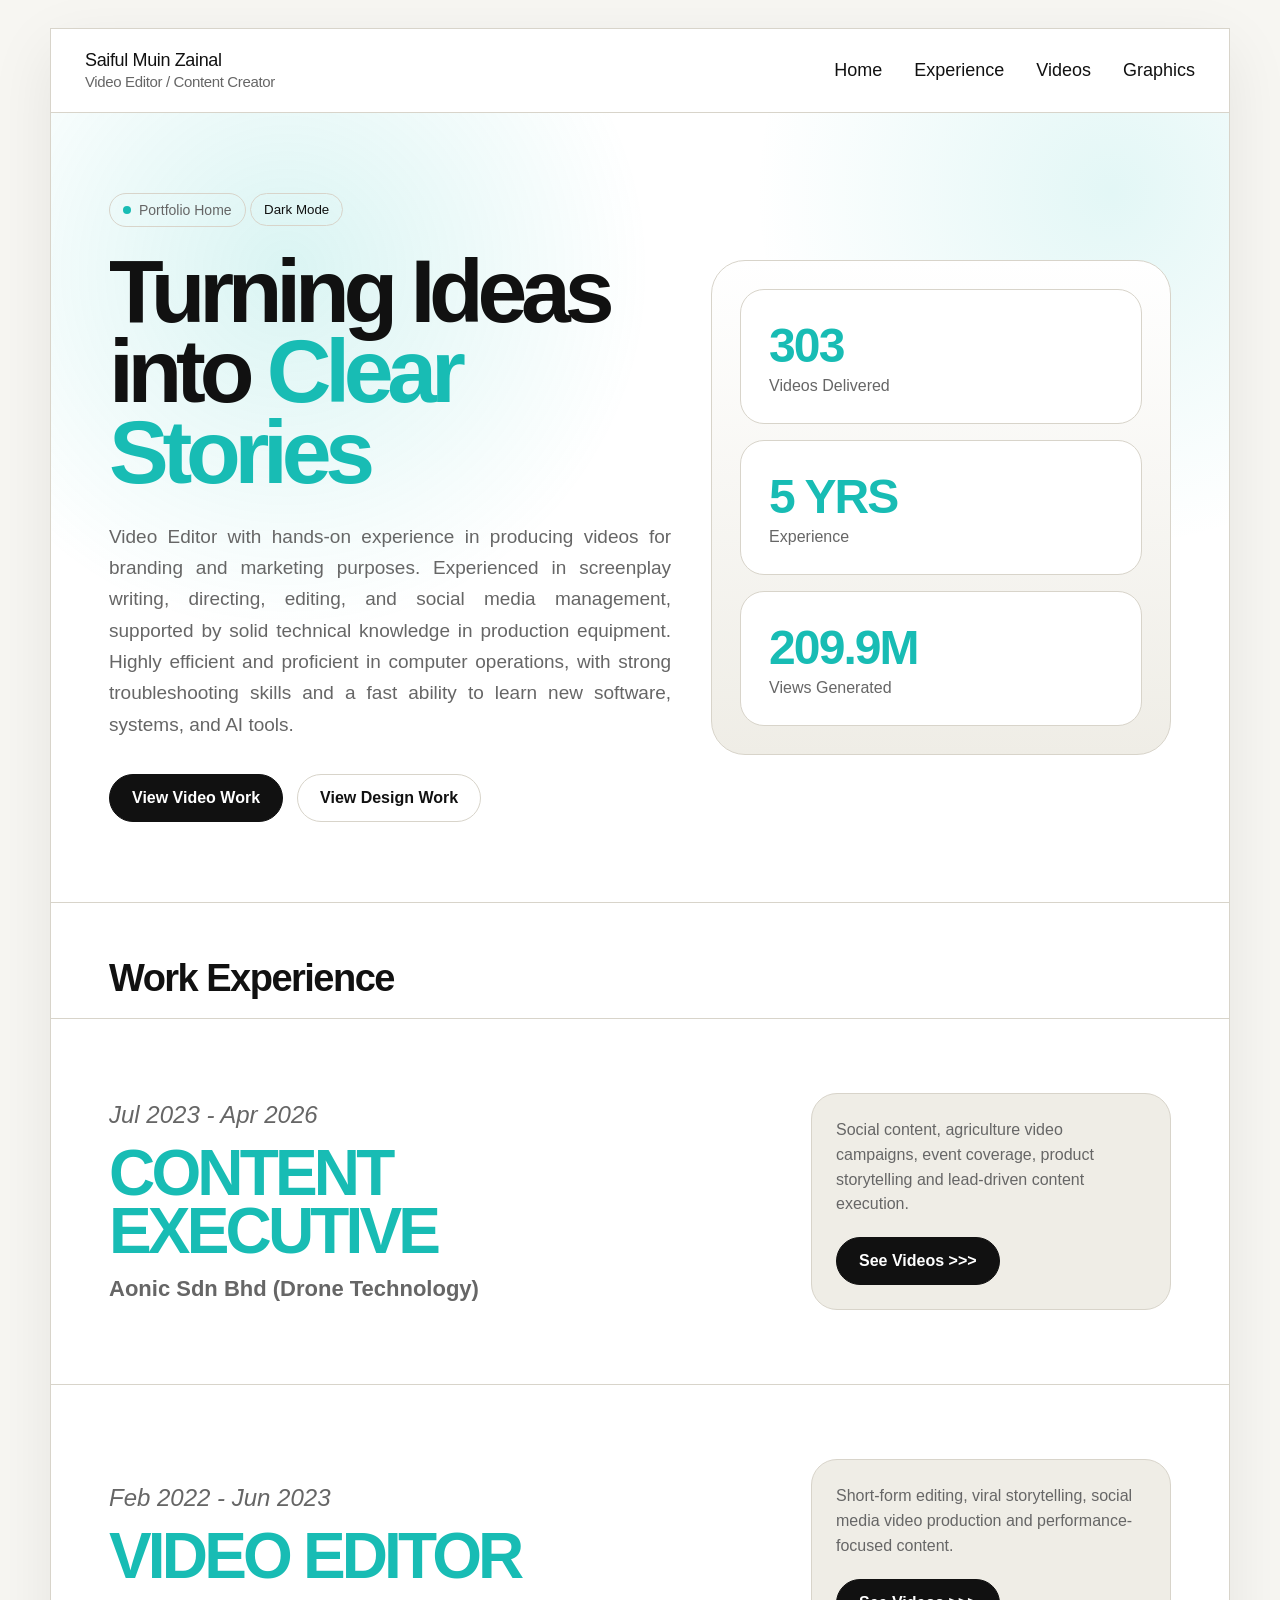
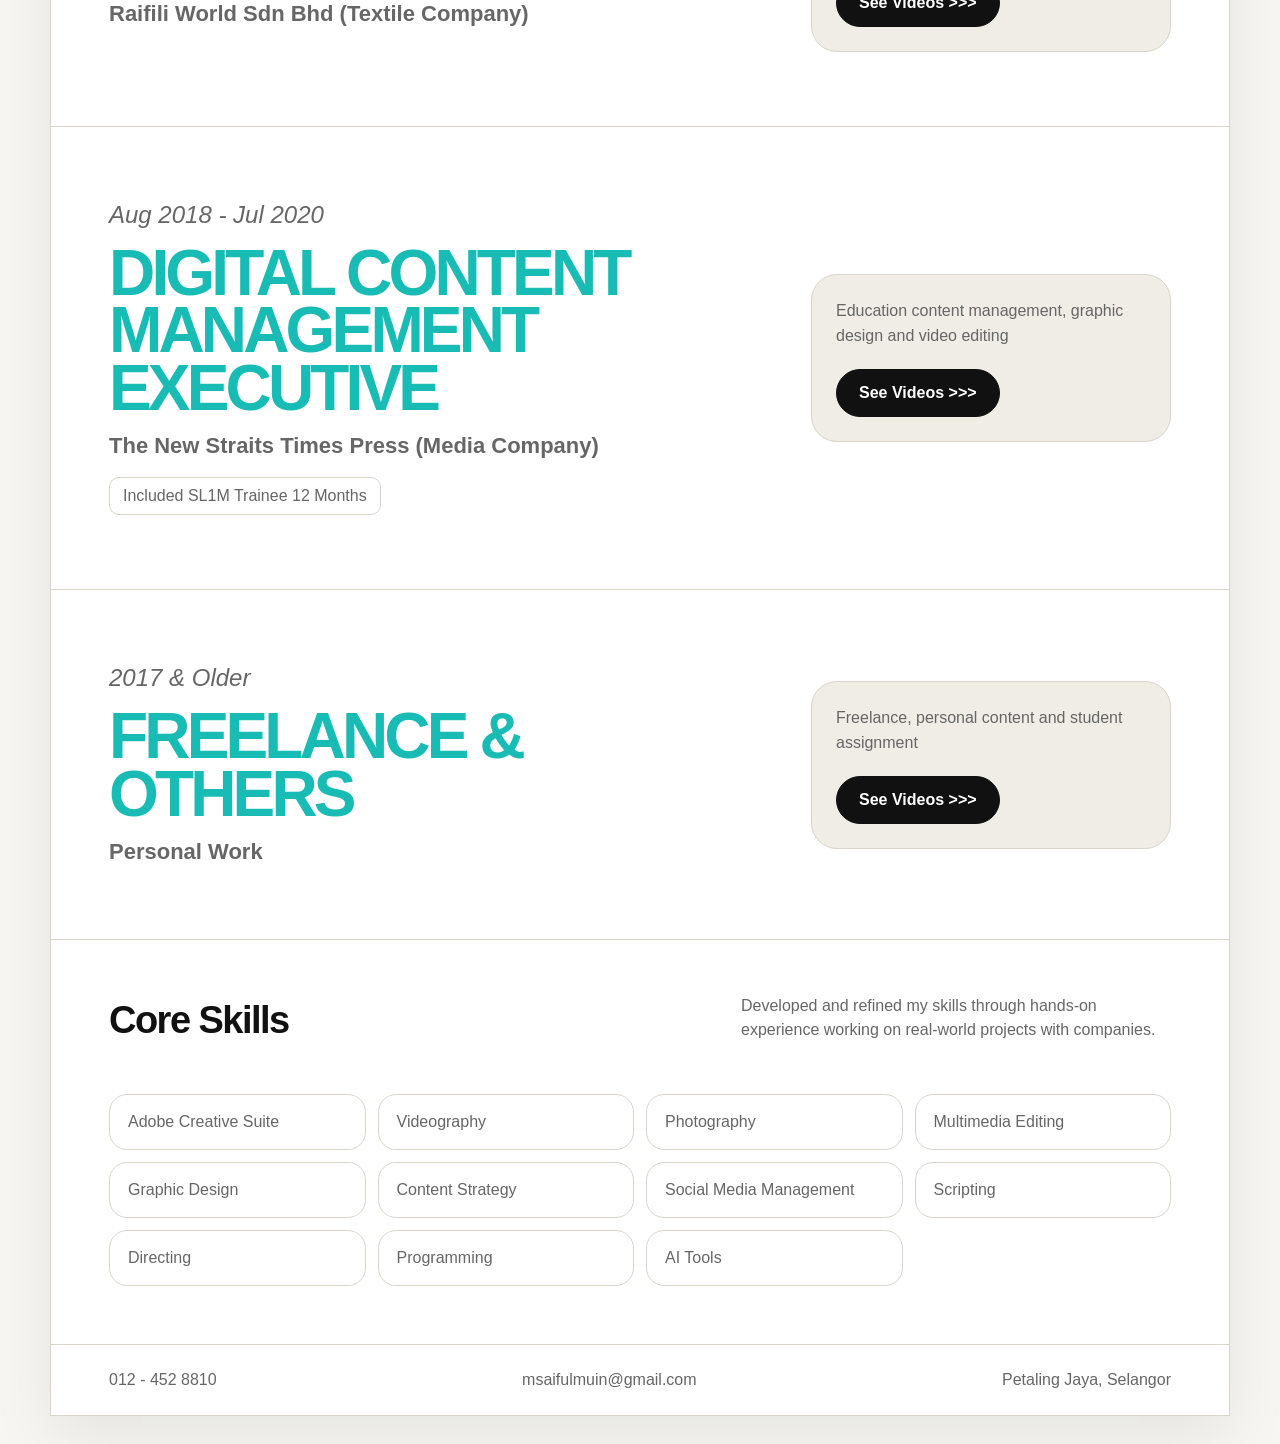
==== commit 9b2ac48e: "Update index.html" ====
--- a/index.html
+++ b/index.html
@@ -295,8 +295,7 @@
       <li><a href="#top">Home</a></li>
       <li><a href="#work">Experience</a></li>
       <li><a href="video.html?set=full">Videos</a></li>
-      <li><a href="https://saifulmuin.github.io/work-artwork-gallery/" target="_blank">Graphics</a></li>
-      <li><a href="adminSelect.html">Admin</a></li>
+      <li><a href="https://saifulmuin.github.io/work-artwork-gallery/" target="_blank">Graphics</a></li>      
     </ul>
     
   </nav>
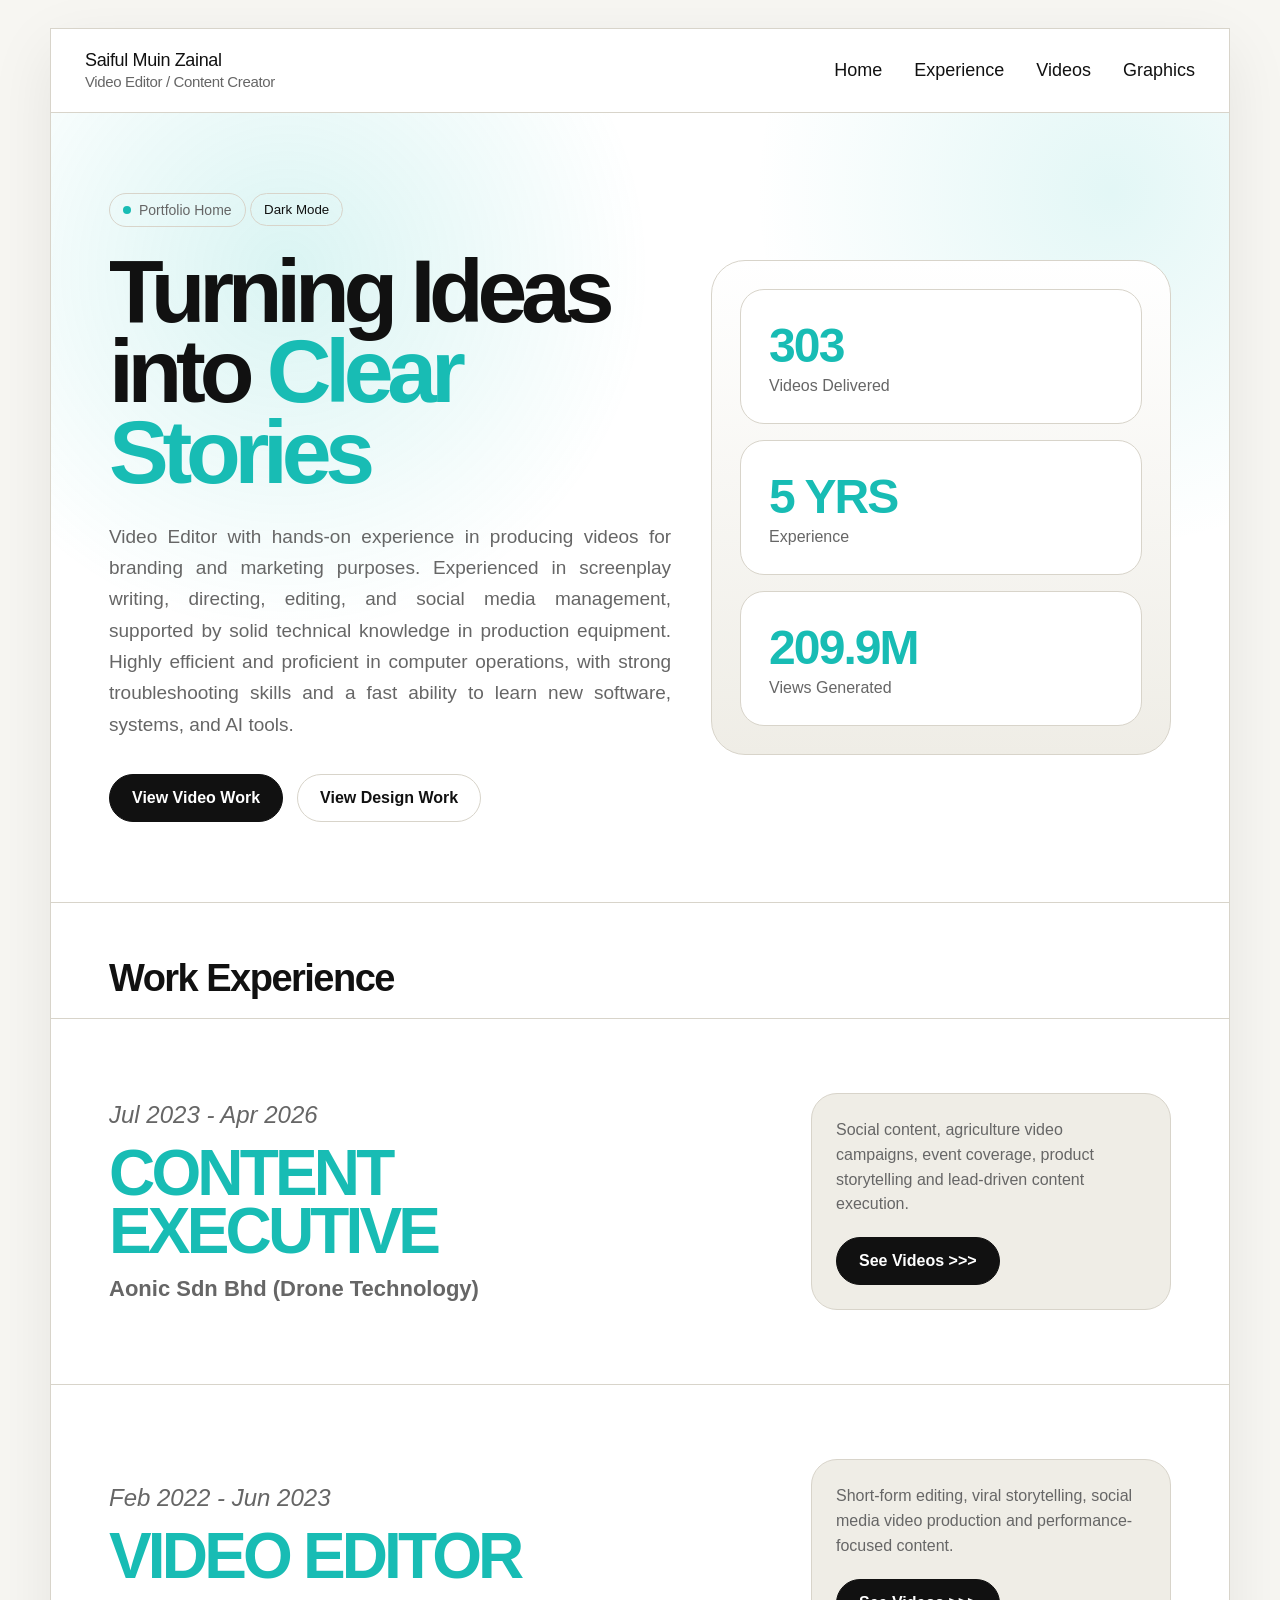
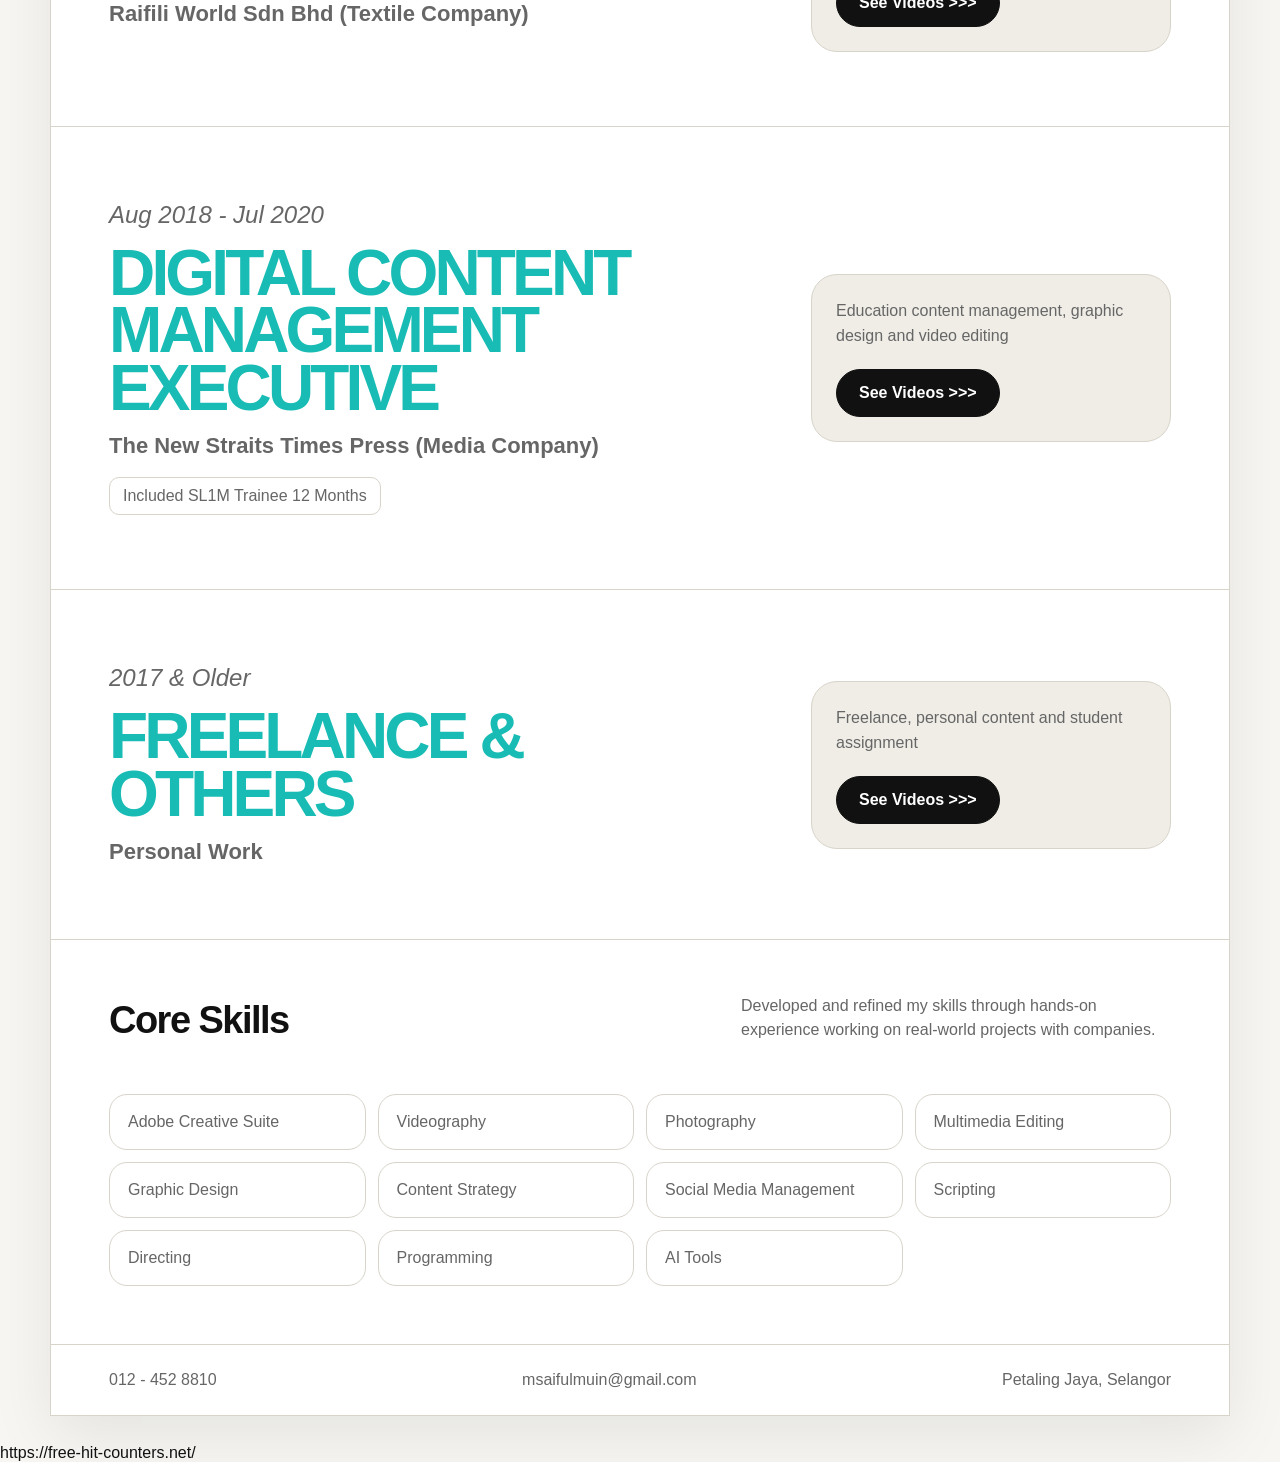
==== commit 9beecf3b: "Update index.html" ====
--- a/index.html
+++ b/index.html
@@ -294,7 +294,7 @@
     <ul class="menu">
       <li><a href="#top">Home</a></li>
       <li><a href="#work">Experience</a></li>
-      <li><a href="video.html?set=full">Videos</a></li>
+      <li><a href="#work">Videos</a></li>
       <li><a href="https://saifulmuin.github.io/work-artwork-gallery/" target="_blank">Graphics</a></li>      
     </ul>
     
@@ -409,7 +409,8 @@
     <span>Petaling Jaya, Selangor</span>
   </footer>
 </div>
-
+ <a href='https://free-hit-counters.net/'>https://free-hit-counters.net/</a> <script type='text/javascript' src='https://www.freevisitorcounters.com/auth.php?id=d3fd2ee7ff5a324f652316e7dc09ade81d0de116'></script>
+<script type="text/javascript" src="https://www.freevisitorcounters.com/en/home/counter/1552037/t/5"></script>
 <script>
 const root = document.body;
 const btn = document.getElementById('themeToggle');
